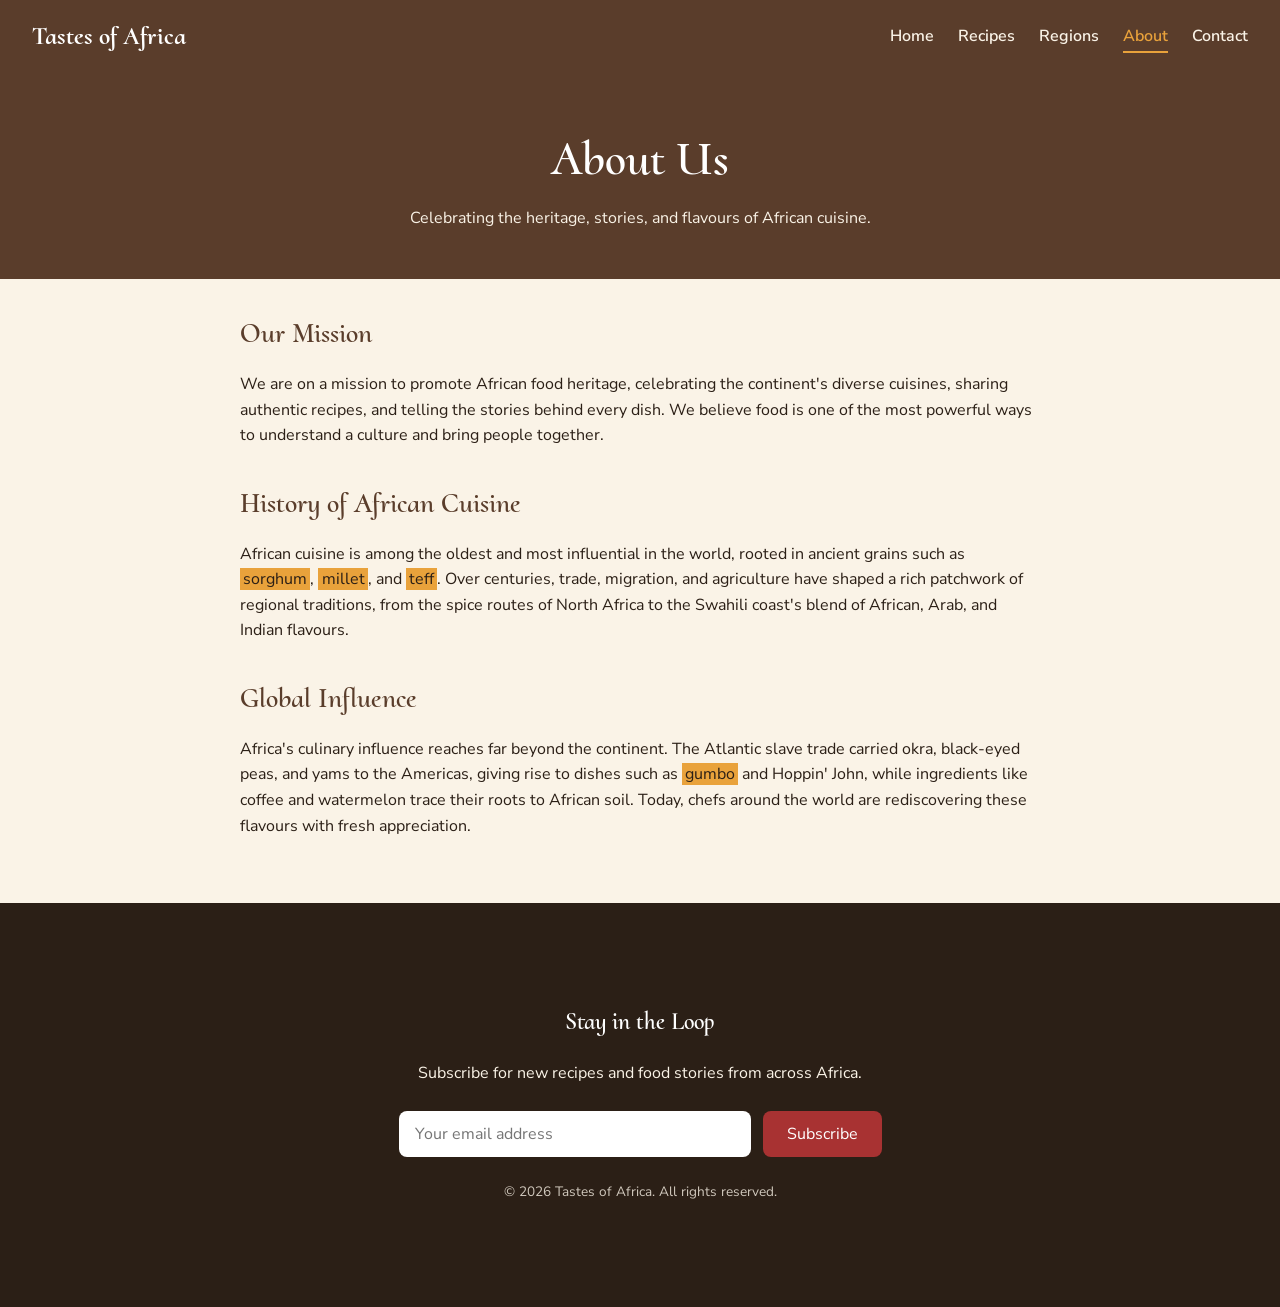
==== about.html @ 7f7aecd5 "feat: add about us page" ====
<!DOCTYPE html>
<html lang="en">
<head>
  <meta charset="UTF-8" />
  <meta name="viewport" content="width=device-width, initial-scale=1.0" />
  <title>About Us | Tastes of Africa</title>

  <link rel="preconnect" href="https://fonts.googleapis.com" />
  <link rel="preconnect" href="https://fonts.gstatic.com" crossorigin />
  <link href="https://fonts.googleapis.com/css2?family=Nunito+Sans:ital,opsz,wght@0,6..12,200..1000;1,6..12,200..1000&display=swap" rel="stylesheet" />
  <link href="https://fonts.googleapis.com/css2?family=Cormorant+Upright:wght@300;400;500;600;700&display=swap" rel="stylesheet" />

  <link rel="stylesheet" href="styles.css" />
  <script src="script.js" defer></script>
</head>
<body>
  <header class="site-header">
    <a href="index.html" class="logo">Tastes of Africa</a>
    <nav>
      <ul class="nav-list">
        <li><a href="index.html">Home</a></li>
        <li><a href="recipes.html">Recipes</a></li>
        <li><a href="regions.html">Regions</a></li>
        <li><a href="about.html" class="active">About</a></li>
        <li><a href="contact.html">Contact</a></li>
      </ul>
    </nav>
  </header>

  <main>
    <section class="page-hero">
      <h1>About Us</h1>
      <p>Celebrating the heritage, stories, and flavours of African cuisine.</p>
    </section>

    <article class="about-page">
      <section class="about-mission">
        <h2>Our Mission</h2>
        <p>
          We are on a mission to promote African food heritage, celebrating the
          continent's diverse cuisines, sharing authentic recipes, and telling
          the stories behind every dish. We believe food is one of the most
          powerful ways to understand a culture and bring people together.
        </p>
      </section>

      <section class="about-history">
        <h2>History of African Cuisine</h2>
        <p>
          African cuisine is among the oldest and most influential in the world,
          rooted in ancient grains such as <mark>sorghum</mark>,
          <mark>millet</mark>, and <mark>teff</mark>. Over centuries, trade,
          migration, and agriculture have shaped a rich patchwork of regional
          traditions, from the spice routes of North Africa to the Swahili
          coast's blend of African, Arab, and Indian flavours.
        </p>
      </section>

      <section class="about-influence">
        <h2>Global Influence</h2>
        <p>
          Africa's culinary influence reaches far beyond the continent. The
          Atlantic slave trade carried okra, black-eyed peas, and yams to the
          Americas, giving rise to dishes such as <mark>gumbo</mark> and Hoppin'
          John, while ingredients like coffee and watermelon trace their roots
          to African soil. Today, chefs around the world are rediscovering
          these flavours with fresh appreciation.
        </p>
      </section>
    </article>
  </main>

  <footer class="site-footer">
    <div class="container footer-inner">
      <div class="newsletter">
        <h2>Stay in the Loop</h2>
        <p>Subscribe for new recipes and food stories from across Africa.</p>
        <form id="newsletter-form" class="newsletter-form">
          <input
            type="email"
            id="newsletter-email"
            name="email"
            placeholder="Your email address"
            required />
          <button type="submit">Subscribe</button>
        </form>
        <p id="newsletter-message" class="newsletter-message"></p>
      </div>
      <p class="copyright">&copy; 2026 Tastes of Africa. All rights reserved.</p>
    </div>
  </footer>
</body>
</html>
---- styles.css ----
:root {
  --color-yellow: #e9a23b;
  --color-red: #a83232;
  --color-brown: #5a3d2b;
  --color-cream: #faf3e7;
  --color-dark: #2b1f16;
}

body {
  font-family: "Nunito Sans", sans-serif;
  font-size: 1rem;
  line-height: 1.6;
  margin: 0;
  padding: 0;
  background-color: var(--color-cream);
  color: var(--color-dark);
}

h1,
h2,
h3 {
  font-family: "Cormorant Upright", serif;
  font-weight: 600;
  color: var(--color-brown);
}

.site-header {
  position: sticky;
  top: 0;
  z-index: 100;
  display: flex;
  align-items: center;
  justify-content: space-between;
  flex-wrap: wrap;
  gap: 1rem;
  padding: 1rem 2rem;
  background-color: var(--color-brown);
}

.logo {
  font-family: "Cormorant Upright", serif;
  font-weight: 700;
  font-size: 1.6rem;
  color: #ffffff;
  text-decoration: none;
}

.nav-list {
  display: flex;
  list-style: none;
  margin: 0;
  padding: 0;
  gap: 1.5rem;
  flex-wrap: wrap;
}

.nav-list a {
  color: var(--color-cream);
  text-decoration: none;
  font-weight: 600;
  padding-bottom: 0.25rem;
  border-bottom: 2px solid transparent;
  transition: color 0.2s ease, border-color 0.2s ease;
}

.nav-list a:hover {
  color: var(--color-yellow);
  border-bottom-color: var(--color-yellow);
}

.nav-list a.active {
  color: var(--color-yellow);
  border-bottom-color: var(--color-yellow);
}

main {
  padding: 0;
}

.container {
  max-width: 1200px;
  margin: 0 auto;
  padding: 2rem;
}

.hero {
  position: relative;
  min-height: 80vh;
  display: flex;
  align-items: center;
  justify-content: center;
  text-align: center;
  padding: 2rem;
  background-image: url("https://plus.unsplash.com/premium_photo-1695297516698-fd7a320a55e5?q=80&w=1920&auto=format&fit=crop&ixlib=rb-4.1.0&ixid=NHwxMjA3fDA%3D");
  background-size: cover;
  background-position: center;
}

.hero-overlay {
  position: absolute;
  inset: 0;
  background-color: rgba(0, 0, 0, 0.35);
}

.hero-content {
  position: relative;
  background-color: rgba(43, 31, 22, 0.75);
  color: #ffffff;
  padding: 2.5rem;
  border-radius: 0.75rem;
  max-width: 720px;
}

.hero h1 {
  color: #ffffff;
  font-size: clamp(2rem, 5vw, 3rem);
  margin: 0 0 1rem;
}

.hero p {
  color: var(--color-cream);
  margin: 0 0 1.5rem;
}

.hero p:last-child {
  margin-bottom: 0;
}

mark {
  background-color: var(--color-yellow);
  color: var(--color-dark);
  padding: 0 0.2rem;
}

.hero-video iframe {
  width: 100%;
  max-width: 560px;
  aspect-ratio: 16 / 9;
  border: none;
  border-radius: 0.5rem;
}

.featured {
  text-align: center;
}

.featured h2 {
  font-size: 2rem;
  margin: 0 0 2rem;
}

.featured-grid {
  display: grid;
  grid-template-columns: repeat(auto-fit, minmax(240px, 1fr));
  gap: 2rem;
}

.dish-card {
  margin: 0;
  text-align: left;
  background-color: #ffffff;
  border-radius: 0.75rem;
  box-shadow: 0 4px 12px rgba(0, 0, 0, 0.1);
  overflow: hidden;
}

.dish-card img {
  width: 100%;
  height: 200px;
  object-fit: cover;
  display: block;
}

.dish-card figcaption {
  padding: 1.25rem;
}

.dish-card h3 {
  font-size: 1.5rem;
  margin: 0 0 0.5rem;
}

.dish-card p {
  margin: 0 0 1rem;
  color: var(--color-brown);
}

.dish-card a {
  color: var(--color-red);
  font-weight: 600;
  text-decoration: none;
}

.dish-card a:hover {
  text-decoration: underline;
}

.regions {
  text-align: center;
}

.regions h2 {
  font-size: 2rem;
  margin: 0 0 2rem;
}

.region-grid {
  display: grid;
  grid-template-columns: repeat(auto-fit, minmax(240px, 1fr));
  gap: 2rem;
}

.region-card {
  text-align: left;
  background-color: #ffffff;
  border-radius: 0.75rem;
  box-shadow: 0 4px 12px rgba(0, 0, 0, 0.1);
  padding: 1.5rem;
}

.region-card h3 {
  font-size: 1.5rem;
  margin: 0 0 0.5rem;
}

.region-card p {
  margin: 0 0 1rem;
  color: var(--color-brown);
}

.region-card a {
  color: var(--color-red);
  font-weight: 600;
  text-decoration: none;
}

.region-card a:hover {
  text-decoration: underline;
}

.trends h2 {
  font-size: 2rem;
  margin: 0 0 2rem;
}

.trends-list {
  display: grid;
  grid-template-columns: repeat(auto-fit, minmax(260px, 1fr));
  gap: 2rem;
}

.trends-list article {
  background-color: #ffffff;
  border-radius: 0.75rem;
  box-shadow: 0 4px 12px rgba(0, 0, 0, 0.1);
  padding: 1.5rem;
}

.trends-list h3 {
  font-size: 1.4rem;
  margin: 0 0 0.25rem;
}

.trend-date {
  font-size: 0.85rem;
  color: var(--color-red);
  margin: 0 0 1rem;
}

.trends-list p {
  margin: 0;
}

.site-footer {
  background-color: var(--color-dark);
  color: var(--color-cream);
  padding: 3rem 0;
  text-align: center;
}

.site-footer h2 {
  color: #ffffff;
}

.site-footer p {
  margin: 0 0 1.5rem;
}

.newsletter-form {
  display: flex;
  flex-wrap: wrap;
  justify-content: center;
  gap: 0.75rem;
  margin-bottom: 1rem;
}

.newsletter-form input {
  font-family: "Nunito Sans", sans-serif;
  font-size: 1rem;
  padding: 0.75rem 1rem;
  border: none;
  border-radius: 0.5rem;
  flex: 1 1 240px;
  max-width: 320px;
}

.newsletter-message {
  color: var(--color-yellow);
  font-weight: 600;
}

.copyright {
  font-size: 0.85rem;
  opacity: 0.8;
}

.page-hero {
  background-color: var(--color-brown);
  color: #ffffff;
  text-align: center;
  padding: 3rem 2rem;
}

.page-hero h1 {
  color: #ffffff;
  font-size: clamp(2rem, 5vw, 3rem);
  margin: 0 0 0.5rem;
}

.page-hero p {
  color: var(--color-cream);
  margin: 0;
}

.filter-bar {
  display: flex;
  flex-wrap: wrap;
  justify-content: center;
  gap: 0.75rem;
  margin-bottom: 2rem;
}

.filter-btn {
  font-family: "Nunito Sans", sans-serif;
  font-size: 1rem;
  padding: 0.5rem 1.25rem;
  border: 2px solid var(--color-brown);
  border-radius: 999px;
  background-color: transparent;
  color: var(--color-brown);
  cursor: pointer;
  transition: background-color 0.2s ease, color 0.2s ease;
}

.filter-btn:hover,
.filter-btn.active {
  background-color: var(--color-brown);
  color: #ffffff;
}

.recipe-grid {
  display: grid;
  grid-template-columns: repeat(auto-fit, minmax(240px, 1fr));
  gap: 2rem;
}

.recipe-card {
  background-color: #ffffff;
  border-radius: 0.75rem;
  box-shadow: 0 4px 12px rgba(0, 0, 0, 0.1);
  overflow: hidden;
  display: flex;
  flex-direction: column;
}

.recipe-card img {
  width: 100%;
  height: 200px;
  object-fit: cover;
  display: block;
}

.recipe-card h2 {
  font-size: 1.4rem;
  margin: 1rem 1.25rem 0.25rem;
}

.recipe-card p {
  margin: 0 1.25rem 1rem;
  color: var(--color-brown);
}

.recipe-card a {
  margin: auto 1.25rem 1.25rem;
  color: var(--color-red);
  font-weight: 600;
  text-decoration: none;
}

.recipe-card a:hover {
  text-decoration: underline;
}

.recipe {
  max-width: 800px;
  margin: 0 auto;
  padding: 2rem;
}

.recipe-header {
  text-align: center;
  margin-bottom: 2rem;
}

.recipe-header h1 {
  font-size: clamp(2rem, 5vw, 2.75rem);
  margin: 0 0 0.5rem;
}

.recipe-region {
  color: var(--color-red);
  font-weight: 600;
  margin: 0 0 1rem;
}

.fav-btn {
  font-size: 1rem;
  padding: 0.5rem 1.25rem;
  border: 2px solid var(--color-red);
  border-radius: 999px;
  background-color: transparent;
  color: var(--color-red);
  cursor: pointer;
  transition: background-color 0.2s ease, color 0.2s ease;
}

.fav-btn:hover,
.fav-btn.favorited {
  background-color: var(--color-red);
  color: #ffffff;
}

.recipe-image {
  width: 100%;
  max-height: 420px;
  object-fit: cover;
  border-radius: 0.75rem;
  display: block;
  margin-bottom: 2rem;
}

.recipe section {
  margin-bottom: 2rem;
}

.recipe h2 {
  font-size: 1.75rem;
  margin: 0 0 1rem;
}

.recipe-ingredients ul {
  padding-left: 1.25rem;
  margin: 0;
}

.recipe-instructions summary {
  cursor: pointer;
  font-weight: 600;
  color: var(--color-red);
}

.recipe-instructions ol {
  padding-left: 1.25rem;
  margin-top: 1rem;
}

.recipe-video iframe {
  width: 100%;
  max-width: 640px;
  aspect-ratio: 16 / 9;
  border: none;
  border-radius: 0.75rem;
}

.recipe-nutrition table {
  width: 100%;
  border-collapse: collapse;
  background-color: #ffffff;
  border-radius: 0.75rem;
  overflow: hidden;
  box-shadow: 0 4px 12px rgba(0, 0, 0, 0.1);
}

.recipe-nutrition th,
.recipe-nutrition td {
  padding: 0.75rem 1rem;
  text-align: left;
  border-bottom: 1px solid #eeeeee;
}

.recipe-nutrition th {
  background-color: var(--color-brown);
  color: #ffffff;
  font-family: "Cormorant Upright", serif;
  font-size: 1.1rem;
}

.recipe-map iframe {
  width: 100%;
  max-width: 640px;
  height: 320px;
  border: none;
  border-radius: 0.75rem;
}

.back-btn {
  display: inline-block;
  margin: 0 0 1.5rem;
  padding: 0.75rem 1.5rem;
  background-color: var(--color-brown);
  color: #ffffff;
  border-radius: 0.5rem;
  text-decoration: none;
  font-weight: 600;
  transition: background-color 0.2s ease;
}

.back-btn:hover {
  background-color: var(--color-red);
}

.region-page {
  max-width: 800px;
  margin: 0 auto;
  padding: 2rem;
}

.region-header {
  text-align: center;
  margin-bottom: 2rem;
}

.region-header h1 {
  font-size: clamp(2rem, 5vw, 2.75rem);
  margin: 0 0 0.5rem;
}

.region-header p {
  color: var(--color-red);
  font-weight: 600;
  margin: 0;
}

.region-page section {
  margin-bottom: 2rem;
}

.region-page h2 {
  font-size: 1.75rem;
  margin: 0 0 1rem;
}

.region-page ul {
  padding-left: 1.25rem;
  margin: 0;
}

.region-video iframe {
  width: 100%;
  max-width: 640px;
  aspect-ratio: 16 / 9;
  border: none;
  border-radius: 0.75rem;
}

.about-page {
  max-width: 800px;
  margin: 0 auto;
  padding: 2rem;
}

.about-page section {
  margin-bottom: 2rem;
}

.about-page h2 {
  font-size: 1.75rem;
  margin: 0 0 1rem;
}

button {
  font-family: "Nunito Sans", sans-serif;
  font-size: 1rem;
  padding: 0.75rem 1.5rem;
  border: none;
  border-radius: 0.5rem;
  background-color: var(--color-red);
  color: #ffffff;
  cursor: pointer;
  transition: background-color 0.2s ease;
}

button:hover {
  background-color: var(--color-brown);
}
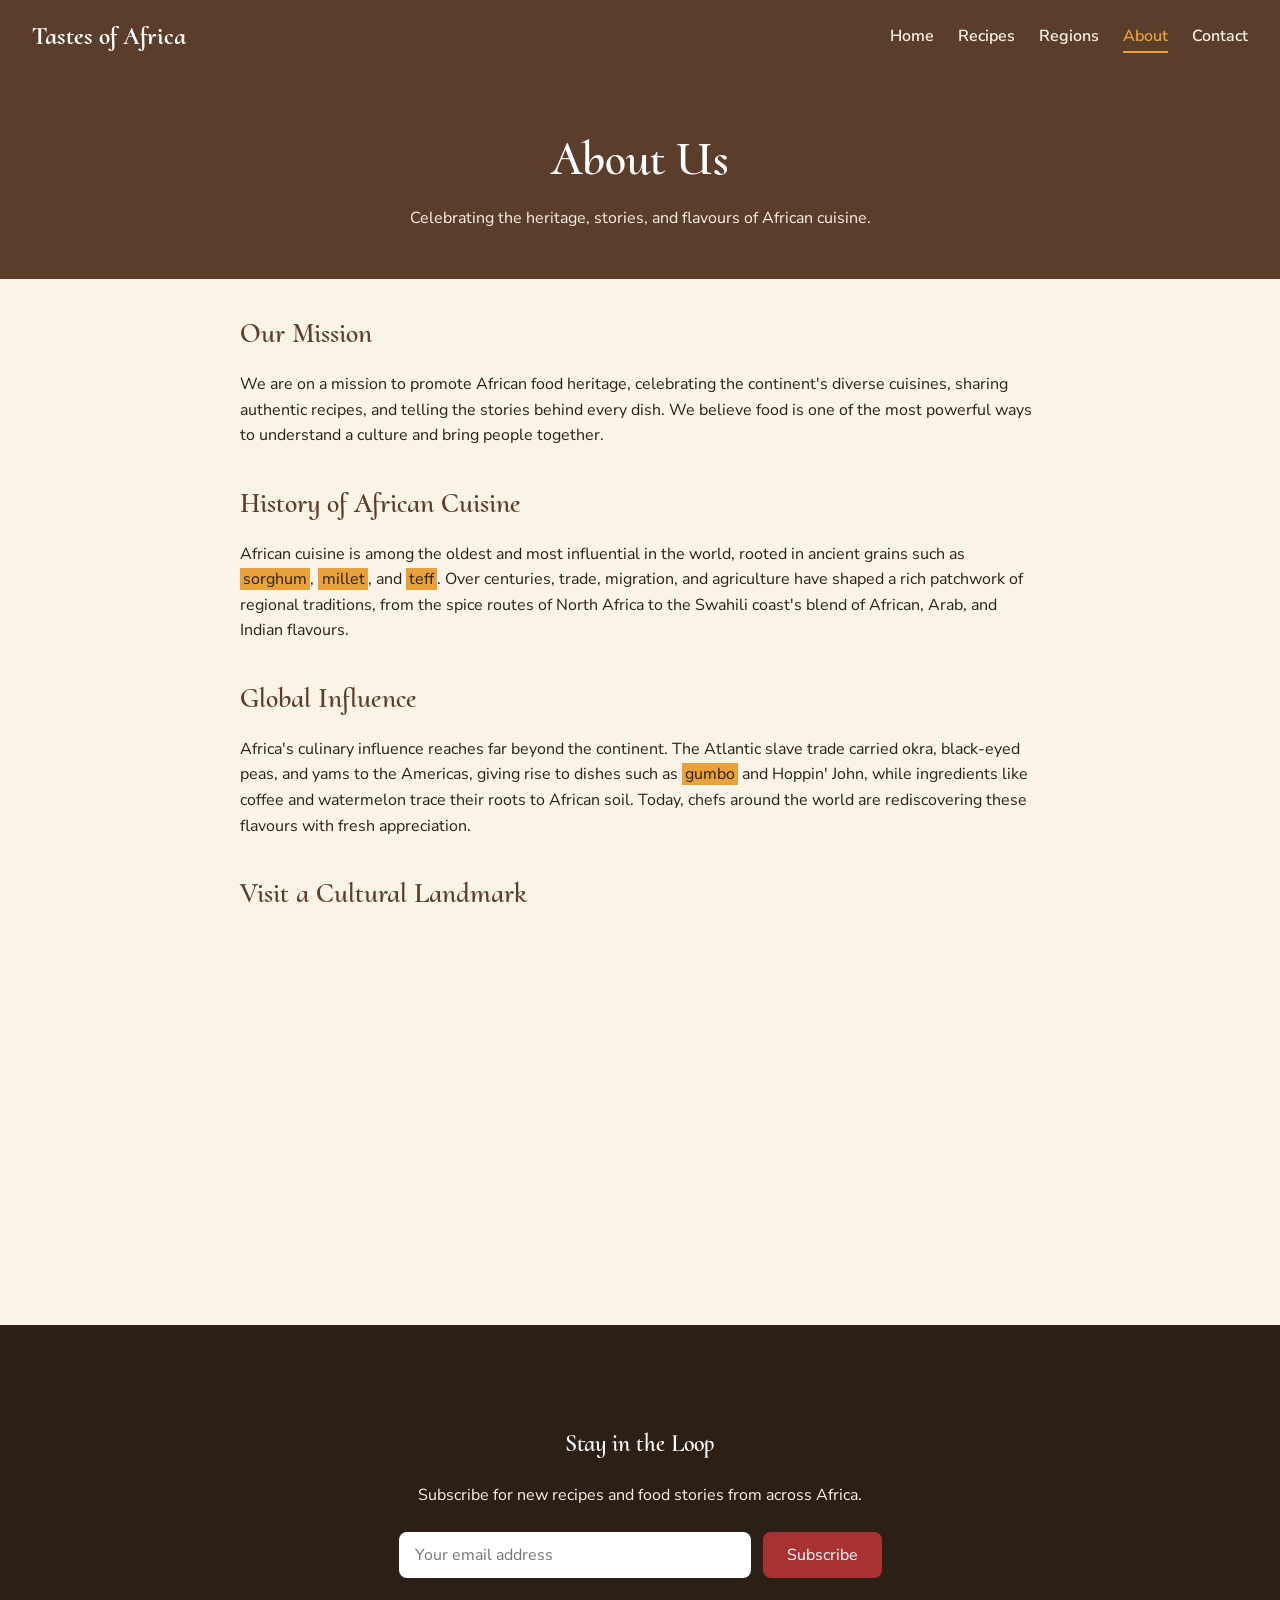
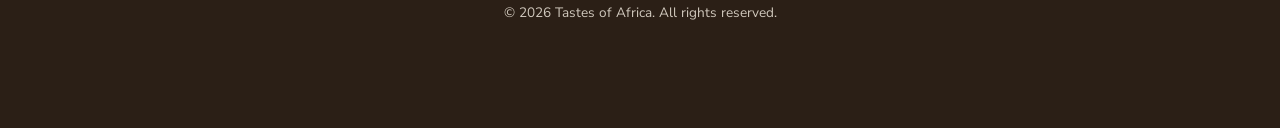
==== commit 6b41d349: "feat: add hero video, about map, and country select" ====
--- a/about.html
+++ b/about.html
@@ -67,6 +67,14 @@
           these flavours with fresh appreciation.
         </p>
       </section>
+
+      <section class="about-map">
+        <h2>Visit a Cultural Landmark</h2>
+        <iframe
+          src="https://maps.google.com/maps?q=Kigali,Rwanda&output=embed"
+          title="Map of Kigali, Rwanda"
+          loading="lazy"></iframe>
+      </section>
     </article>
   </main>
 
--- a/styles.css
+++ b/styles.css
@@ -132,6 +132,10 @@
   padding: 0 0.2rem;
 }
 
+.hero-video {
+  margin-top: 1.5rem;
+}
+
 .hero-video iframe {
   width: 100%;
   max-width: 560px;
@@ -588,6 +592,75 @@
   margin: 0 0 1rem;
 }
 
+.about-map iframe {
+  width: 100%;
+  max-width: 640px;
+  height: 320px;
+  border: none;
+  border-radius: 0.75rem;
+}
+
+.contact {
+  max-width: 640px;
+}
+
+.contact-form .form-group {
+  margin-bottom: 1.25rem;
+}
+
+.contact-form label {
+  display: block;
+  margin-bottom: 0.5rem;
+  font-weight: 600;
+}
+
+.contact-form input,
+.contact-form textarea,
+.contact-form select {
+  width: 100%;
+  box-sizing: border-box;
+  font-family: "Nunito Sans", sans-serif;
+  font-size: 1rem;
+  padding: 0.75rem 1rem;
+  border: 1px solid #cccccc;
+  border-radius: 0.5rem;
+  background-color: #ffffff;
+  color: var(--color-dark);
+}
+
+.contact-form input:focus,
+.contact-form textarea:focus,
+.contact-form select:focus {
+  border-color: var(--color-yellow);
+  outline: none;
+  box-shadow: 0 0 0 3px rgba(233, 162, 59, 0.4);
+}
+
+.form-feedback {
+  margin: 0 0 1rem;
+  font-weight: 600;
+}
+
+.form-feedback.error {
+  color: var(--color-red);
+}
+
+.form-feedback.success {
+  color: #2e7d32;
+}
+
+.contact-success {
+  text-align: center;
+}
+
+.contact-success h2 {
+  color: #2e7d32;
+}
+
+.hidden {
+  display: none;
+}
+
 button {
   font-family: "Nunito Sans", sans-serif;
   font-size: 1rem;
